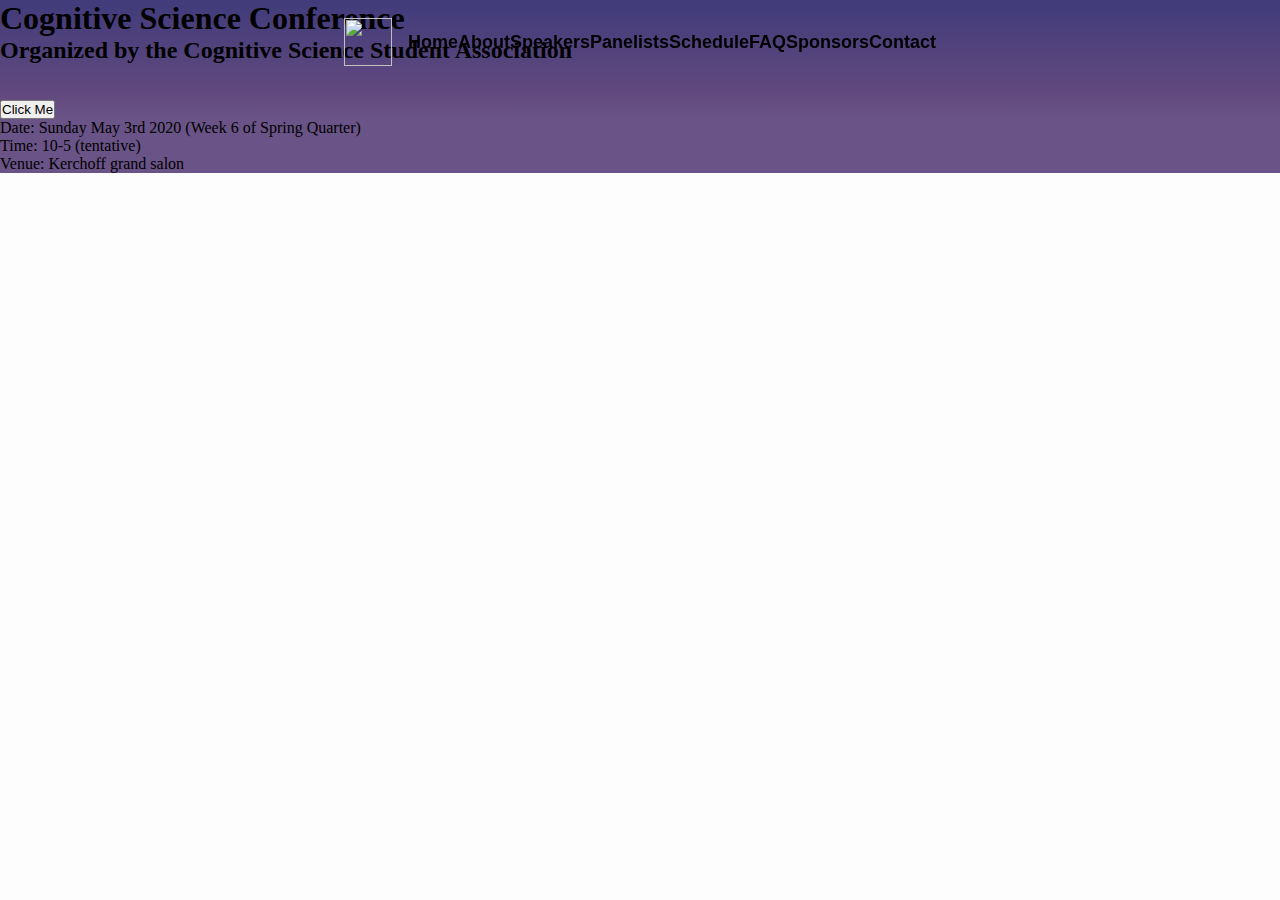
==== index.html @ 87048782 "added conference logo & cssa logo; did some messing around with planning and designing webpage layou" ====
<!DOCTYPE html>
<html>
    <head>
        <meta charset="UTF-8">
        <meta name="viewport" content="width=device-width, initial-scale=1">
        <script src = "script.js"></script>
        <title>The Human Face of AI</title>
        <link rel = "stylesheet" href = "styles.css">
    </head>

    <body>
        <div id = "mount">
            <div class = "app">
                <nav class = "top">
                    <div class = "nav-container">
                        <div class = "container">
                            <div class = "element">
                                <div class = "cssa-logo">
                                    <a class="active" aria-current="page" href="/">
                                    <img width="48" height="48" src="file:///Users/jasonhu/Desktop/cogsci-conference-2020/cssa-logo.png">
                                    </a>
                                </div>
                            </div>
                            <div class = "element">
                                <div class = "item" href="index.html">Home</div>
                                <div class = "item">About</div>
                                <div class = "item">Speakers</div>
                                <div class = "item">Panelists</div>
                                <div class = "item">Schedule</div>
                                <div class = "item">FAQ</div>
                                <div class = "item">Sponsors</div>
                                <div class = "item">Contact</div>
                            </div>
                        </div>
                    </div>
                </nav>
         
                






















                <main class>

                    <div class="fg-text-GeneralInfo">
                        <h1>Cognitive Science Conference </h1>
                        <h2>Organized by the Cognitive Science Student Association</h2>
                        <br/>
                        
                        <br/>
                        <button onclick="runCode()">Click Me</button>
                        <br/>
                        <p>Date: Sunday May 3rd 2020 (Week 6 of Spring Quarter)<br/>
                        Time: 10-5 (tentative)<br/>
                        Venue: Kerchoff grand salon</p>
                    </div>

                    <div class="bg-image"></div>
                </main>

                <footer class = "bottom">


                </footer>
            
            </div>

        </div>

        <script>
            /* will fill in script info in here later for google analytics?*/

        </script>
    </body>

</html>
---- styles.css ----
*, *:before, *:after
{
  box-sizing: border-box;
  margin: 0;
  padding: 0;
}

html, body
{
  margin: 0;
  padding: 0;
  background-color: #fdfdfd;
}

div
{
  display: block;
}

.app {
    background: linear-gradient(180deg, #423C7B 2.02%, #61497E 53.58%, #6A5386 68.31%);
}
nav, .nav {
    position: fixed;
    top: 0;
    left: 0;
    height: 84px;
    width: 100%;
    background-color: #222832;
    display: flex;
    justify-content: center;
    align-items: center;
    transition: 0.125s cubic-bezier(0.4, 0, 0.2, 1) transform,0.5s cubic-bezier(0.4, 0, 0.2, 1) background-color,0.5s cubic-bezier(0.4, 0, 0.2, 1) box-shadow;
    font-family: "Sofia Pro",sans-serif;
    font-size: 1.125rem;
    font-weight: 600;
    line-height: 0.75rem;
    padding: 0 0.7vh;
    z-index: 64;
}

nav.top,
.nav.top {
  background-color: rgba(255, 255, 255, 0);
  box-shadow: none;
}

nav > .nav-container,
.nav > .nav-container {
  display: flex;
  justify-content: center;
  align-items: center;
  width: 100%;
  height: 100%;
  overflow-y: hidden;
  overflow-x: auto;
}

nav.sidebar > .nav-container,
.nav.sidebar > .nav-container {
  overflow-x: hidden;
  overflow-y: auto;
}


nav > .nav-container > .container,
.nav > .nav-container > .container {
  height: 100%;
  display: flex;
  justify-content: space-between;
  align-items: center;
  white-space: nowrap;
}


nav.sidebar > .nav-container > .container,
.nav.sidebar > .nav-container > .container {
  flex-direction: column;
  height: unset;
  min-height: 100%;
  width: 100%;
}


nav > .nav-container > .container > .element,
.nav > .nav-container > .container > .element {
  display: flex;
  align-items: center;
  margin: 0 8px;
  max-width: 100%;
  height: 100%;
}


nav.sidebar > .nav-container > .container > .element,
.nav.sidebar > .nav-container > .container > .element {
  flex-direction: column;
  margin: 0;
  height: unset;
  width: 100%;
}


.hack_logos img {
    width: 3vmax;
  }
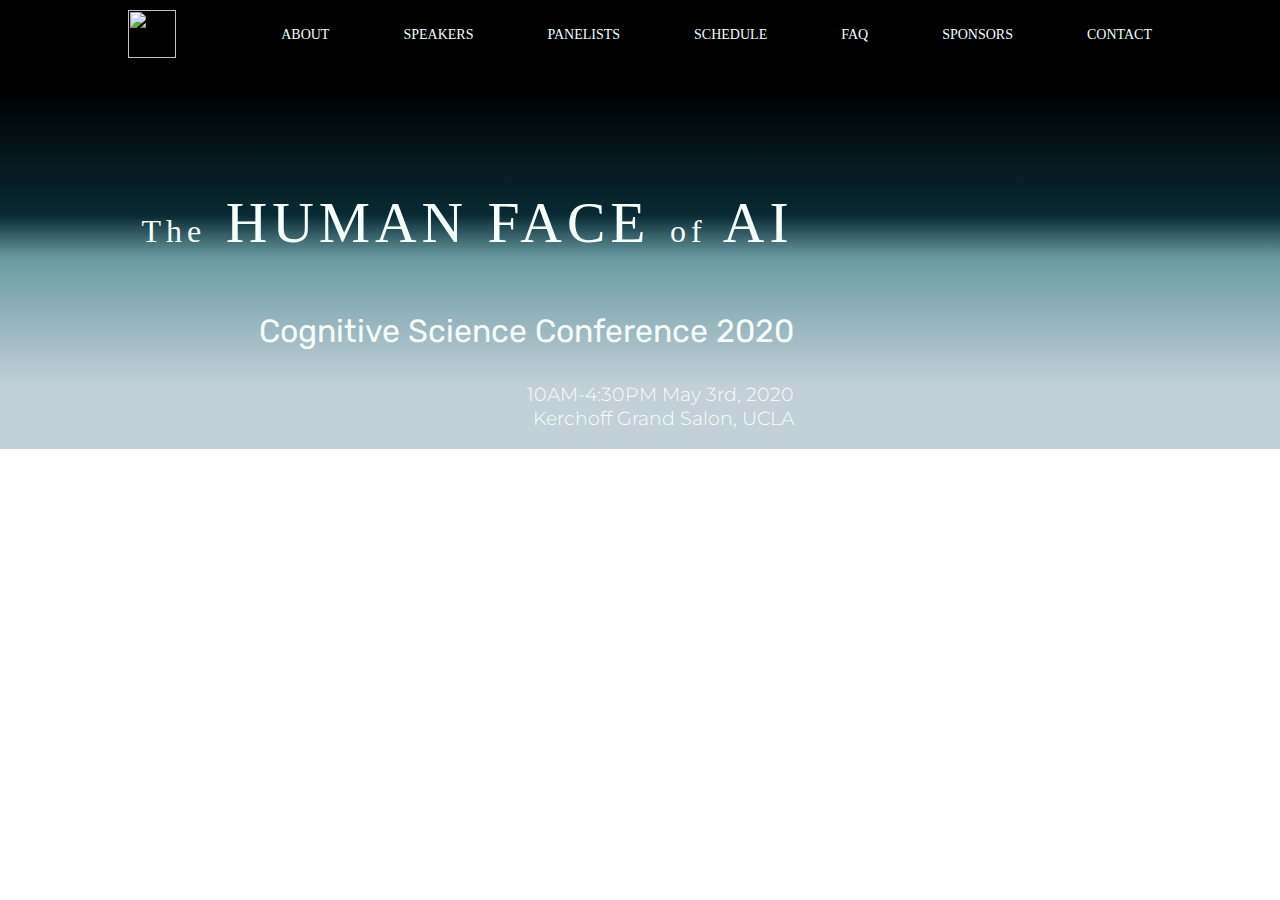
==== commit 361b1e3c: "fixed background formatting" ====
--- a/index.html
+++ b/index.html
@@ -6,89 +6,91 @@
         <script src = "script.js"></script>
         <title>The Human Face of AI</title>
         <link rel = "stylesheet" href = "styles.css">
+        <link href="https://fonts.googleapis.com/css?family=Rubik:300,400&display=swap" rel="stylesheet">
+        <link href="https://fonts.googleapis.com/css?family=Montserrat:300&display=swap" rel="stylesheet">
     </head>
 
-    <body>
-        <div id = "mount">
-            <div class = "app">
-                <nav class = "top">
-                    <div class = "nav-container">
-                        <div class = "container">
-                            <div class = "element">
-                                <div class = "cssa-logo">
-                                    <a class="active" aria-current="page" href="/">
-                                    <img width="48" height="48" src="file:///Users/jasonhu/Desktop/cogsci-conference-2020/cssa-logo.png">
-                                    </a>
-                                </div>
-                            </div>
-                            <div class = "element">
-                                <div class = "item" href="index.html">Home</div>
-                                <div class = "item">About</div>
-                                <div class = "item">Speakers</div>
-                                <div class = "item">Panelists</div>
-                                <div class = "item">Schedule</div>
-                                <div class = "item">FAQ</div>
-                                <div class = "item">Sponsors</div>
-                                <div class = "item">Contact</div>
-                            </div>
-                        </div>
+    <body> 
+        <header>
+            <div class = "container">
+                <img id = "header-logo" width="48" height="48" src="file:///Users/jasonhu/Desktop/cogsci-conference-2020/cssa-logo.png">
+
+                <nav>
+                    <ul>
+                        <li><a href = "#">About</a></li>
+                        <li><a href = "#">Speakers</a></li>
+                        <li><a href = "#">Panelists</a></li>
+                        <li><a href = "#">Schedule</a></li>
+                        <li><a href = "#">FAQ</a></li>
+                        <li><a href = "#">Sponsors</a></li>
+                        <li><a href = "#">Contact</a></li>
+                    </ul>
+                </nav>
+            </div>
+        </header>
+        
+        <main>
+            <div class = "container">
+                <section class = "logo">                    
+                    <!--img id = "front-pg-logo" src = file:///Users/jasonhu/Desktop/cogsci-conference-2020/Conference-Logo-No-Text.png></img-->
+                    
+                    <div class = "front-pg-text">
+                        <p id = "title"><span>The</span> HUMAN FACE <span>of</span> AI</p>
+                        
+                        <p id = "tag-1">Cognitive Science Conference 2020<br></p>
+                        
+                        <p id = "tag-2">
+                            10AM-4:30PM May 3rd, 2020 <br>
+                            Kerchoff Grand Salon, UCLA
+                        </p>
                     </div>
-                </nav>
-         
+                </section>
+
+                <section class = "about">
+
+
+                </section>
+                <section class = "speakers">
+
+
+                </section>
+                <section class = "panelists">
+
+
+                </section>
+                <section class = "schedule">
+
+
+                </section>
+                <section class = "faq">
+
+
+                </section>
+                <section class = "sponsors">
+
+
+                </section>
+                <section class = "contact">
+
+
+                </section>
                 
+            </div>
+        </main>
+
+        <footer class = "bottom">
+
+
+        </footer>
+        
+        </div>
 
 
 
 
-
-
-
-
-
-
-
-
-
-
-
-
-
-
-
-
-
-
-                <main class>
-
-                    <div class="fg-text-GeneralInfo">
-                        <h1>Cognitive Science Conference </h1>
-                        <h2>Organized by the Cognitive Science Student Association</h2>
-                        <br/>
-                        
-                        <br/>
-                        <button onclick="runCode()">Click Me</button>
-                        <br/>
-                        <p>Date: Sunday May 3rd 2020 (Week 6 of Spring Quarter)<br/>
-                        Time: 10-5 (tentative)<br/>
-                        Venue: Kerchoff grand salon</p>
-                    </div>
-
-                    <div class="bg-image"></div>
-                </main>
-
-                <footer class = "bottom">
-
-
-                </footer>
-            
-            </div>
-
-        </div>
-
+        
         <script>
             /* will fill in script info in here later for google analytics?*/
-
         </script>
     </body>
-
 </html>--- a/styles.css
+++ b/styles.css
@@ -1,123 +1,153 @@
-*, *:before, *:after
+/* <WHOLE WEBSITE CSS CODE> */
+
+/*This is for the whole body of the website*/
+body, html
 {
-  box-sizing: border-box;
   margin: 0;
-  padding: 0;
+  font-family: 'Futura', sans serif;
+  color: mintcream;
+  font-weight: 400;
+  background-image: url(file:///Users/jasonhu/Desktop/cogsci-conference-2020/background.png), linear-gradient(180deg,black 20%, #082a32 50%, #6A9BA3 60%, #c2d0d8 90%);
+  background-repeat: no-repeat;
+  background-attachment: scroll;
+  background-size: 100%;
+  
 }
 
-html, body
+
+
+/*add whitespace on sides*/
+.container
+{
+  width: 80%;
+  margin: 0 auto;
+}
+
+/* <HEADER SECTION CSS CODE> */
+
+/* overall header color*/
+header
+{
+  background: black;
+}
+
+/* makes sure that all the text & images inside the header is covered by the header color*/
+header::after
+{
+  content: '';
+  display: table;
+  clear:both;
+}
+
+/* header navbar logo settings */
+header #header-logo
+{
+  float: left;
+  padding: 10px 0;
+}
+
+/* header navbar text settings */
+header nav
+{
+  float:right;
+}
+
+/* header navbar text layout */
+header nav ul
 {
   margin: 0;
   padding: 0;
-  background-color: #fdfdfd;
+  list-style: none;
 }
 
-div
+/* header navbar text layout */
+header nav li
 {
-  display: block;
+  display: inline-block;
+  margin-left: 70px;
+  padding-top: 25px;
+  position: relative;
 }
 
-.app {
-    background: linear-gradient(180deg, #423C7B 2.02%, #61497E 53.58%, #6A5386 68.31%);
-}
-nav, .nav {
-    position: fixed;
-    top: 0;
-    left: 0;
-    height: 84px;
-    width: 100%;
-    background-color: #222832;
-    display: flex;
-    justify-content: center;
-    align-items: center;
-    transition: 0.125s cubic-bezier(0.4, 0, 0.2, 1) transform,0.5s cubic-bezier(0.4, 0, 0.2, 1) background-color,0.5s cubic-bezier(0.4, 0, 0.2, 1) box-shadow;
-    font-family: "Sofia Pro",sans-serif;
-    font-size: 1.125rem;
-    font-weight: 600;
-    line-height: 0.75rem;
-    padding: 0 0.7vh;
-    z-index: 64;
+/* header navbar text font formatting */
+header nav a
+{
+  color: #F0FFFF;
+  text-decoration: none;
+  text-transform: uppercase;
+  font-size: 14px;
 }
 
-nav.top,
-.nav.top {
-  background-color: rgba(255, 255, 255, 0);
-  box-shadow: none;
+/* header navbar text color hover mechanic */
+header nav a:hover
+{
+  color: white;
 }
 
-nav > .nav-container,
-.nav > .nav-container {
-  display: flex;
-  justify-content: center;
-  align-items: center;
+/* header navbar interactive line settings */
+header nav a::before
+{
+  content: '';
+  display: block;
+  height: 5px;
   width: 100%;
-  height: 100%;
-  overflow-y: hidden;
-  overflow-x: auto;
+  background-color: white;
+
+  position: absolute;
+  top: 0;
+  width: 0%;
+
+  transition: all ease-in-out 250ms;
 }
 
-nav.sidebar > .nav-container,
-.nav.sidebar > .nav-container {
-  overflow-x: hidden;
-  overflow-y: auto;
+/* header navbar interative line hover mechanic */
+header nav a:hover::before
+{
+  width: 100%;
+}
+
+/* <MAIN SECTION CSS CODE> */
+
+/* [Section 1] */
+
+main .logo
+{
+  position:relative;
+  text-align: right;
+  margin-right: 35%;
+  padding-top: 5vw;
+}
+
+/* main #front-pg-logo
+{
+  height: 450px;
+  float:right;
+}*/
+
+main .front-pg-text #title
+{
+  font-family:'Krungthep';
+  font-size: 4.5vw;
+  letter-spacing: 5px;
 }
 
 
-nav > .nav-container > .container,
-.nav > .nav-container > .container {
-  height: 100%;
-  display: flex;
-  justify-content: space-between;
-  align-items: center;
-  white-space: nowrap;
+main .front-pg-text span
+{
+  font-family: 'Futura';
+  font-size: 2.5vw;
 }
 
-
-nav.sidebar > .nav-container > .container,
-.nav.sidebar > .nav-container > .container {
-  flex-direction: column;
-  height: unset;
-  min-height: 100%;
-  width: 100%;
+main .front-pg-text #tag-1
+{
+  font-family: 'Rubik', sans-serif;
+  font-weight:400;
+  font-size: 2.5vw;
 }
 
-
-nav > .nav-container > .container > .element,
-.nav > .nav-container > .container > .element {
-  display: flex;
-  align-items: center;
-  margin: 0 8px;
-  max-width: 100%;
-  height: 100%;
-}
-
-
-nav.sidebar > .nav-container > .container > .element,
-.nav.sidebar > .nav-container > .container > .element {
-  flex-direction: column;
-  margin: 0;
-  height: unset;
-  width: 100%;
-}
-
-
-.hack_logos img {
-    width: 3vmax;
-  }
-
-
-
-
-
-
-
-
-
-
-
-
-
-
-
-
-
+main .front-pg-text #tag-2
+{
+  font-family:'Montserrat', sans-serif;
+  font-weight:300;
+  font-size: 1.5vw;
+}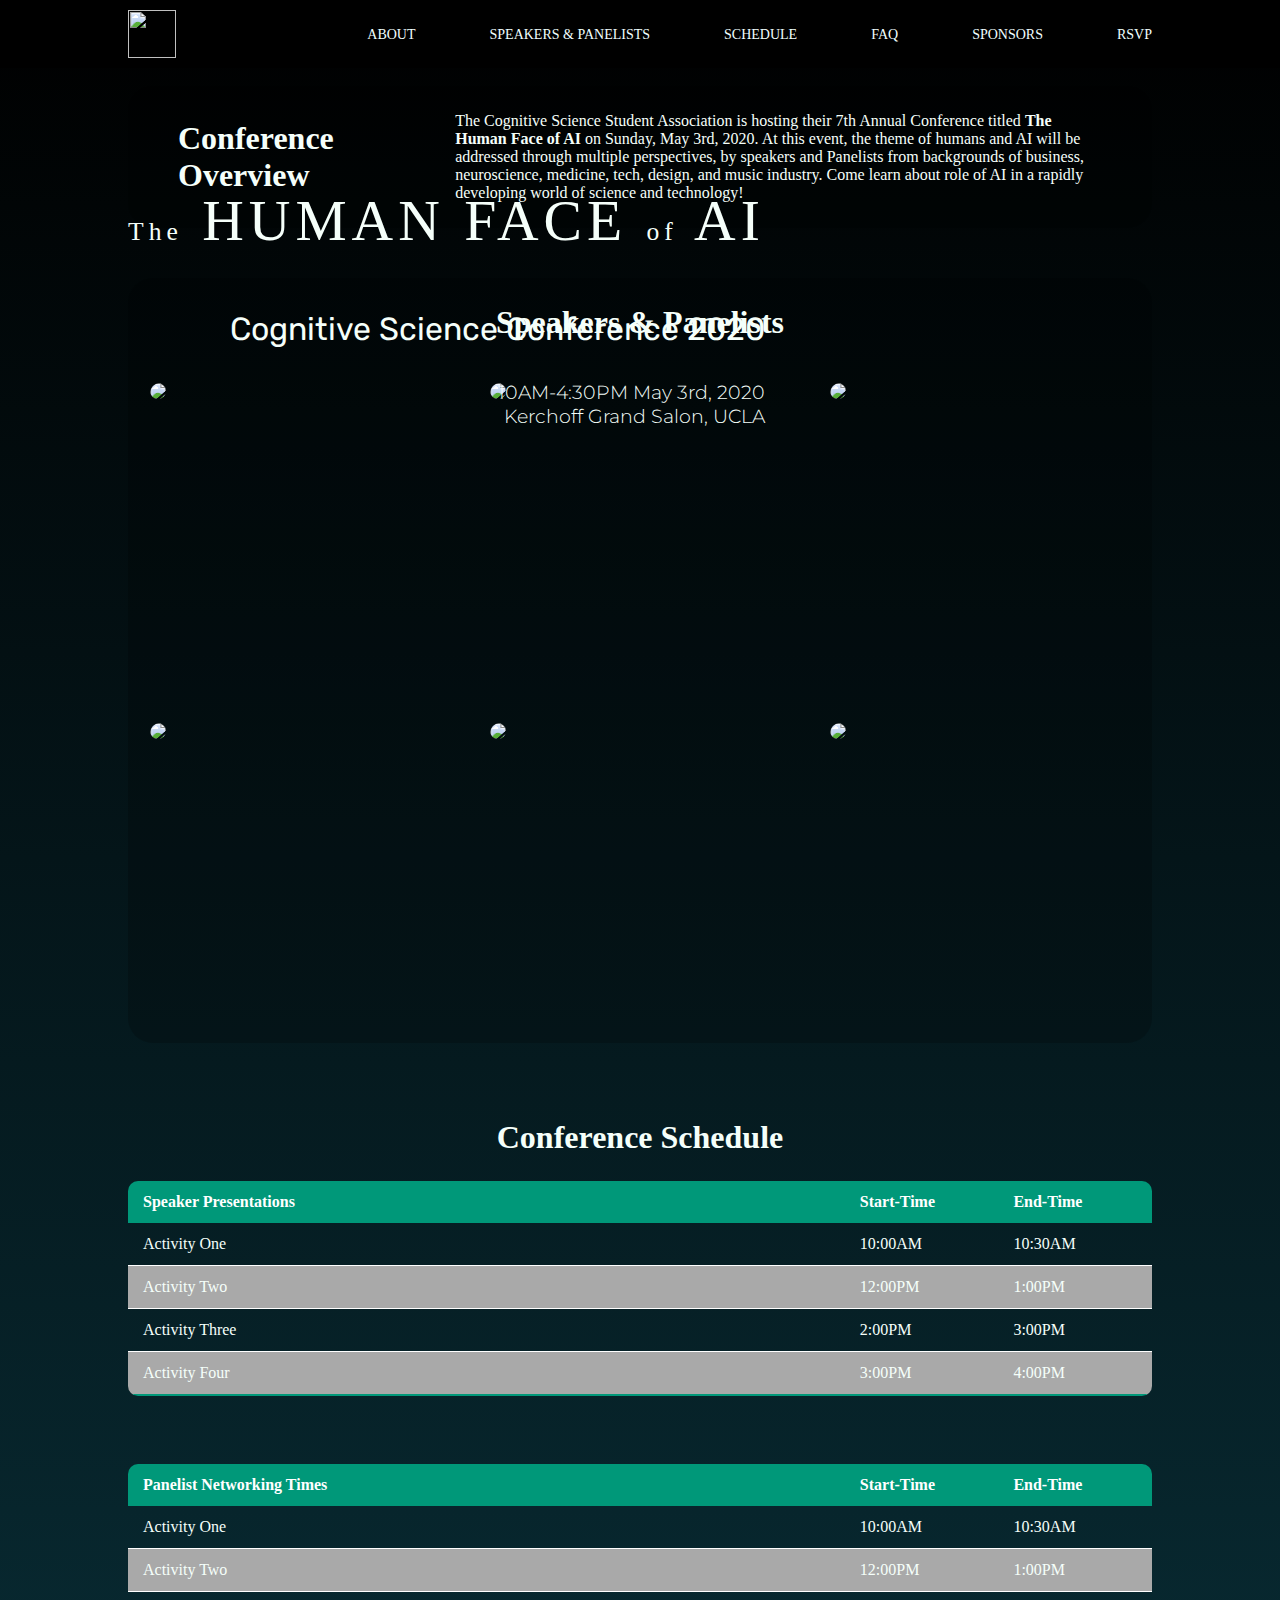
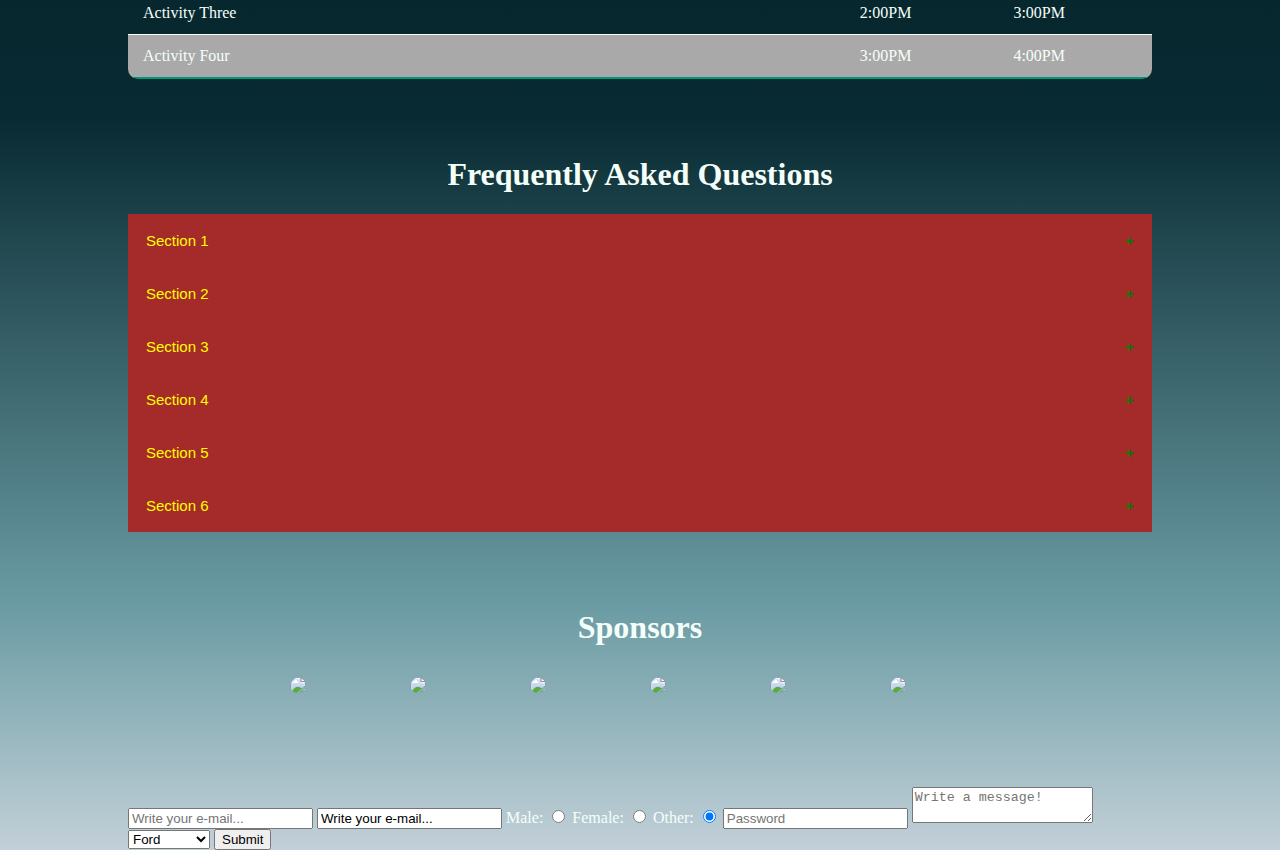
==== commit 4587317b: "tested with form stuff on html; added sponsor section" ====
--- a/index.html
+++ b/index.html
@@ -8,6 +8,7 @@
         <link rel = "stylesheet" href = "styles.css">
         <link href="https://fonts.googleapis.com/css?family=Rubik:300,400&display=swap" rel="stylesheet">
         <link href="https://fonts.googleapis.com/css?family=Montserrat:300&display=swap" rel="stylesheet">
+        <script src="file:///Users/jasonhu/Desktop/cogsci-conference-2020/script.js"></script>
     </head>
 
     <body> 
@@ -17,23 +18,21 @@
 
                 <nav>
                     <ul>
-                        <li><a href = "#">About</a></li>
-                        <li><a href = "#">Speakers</a></li>
-                        <li><a href = "#">Panelists</a></li>
-                        <li><a href = "#">Schedule</a></li>
-                        <li><a href = "#">FAQ</a></li>
-                        <li><a href = "#">Sponsors</a></li>
-                        <li><a href = "#">Contact</a></li>
+                        <li><a href = "#about">About</a></li>
+                        <li><a href = "#speakers">Speakers & Panelists</a></li>
+                        <li><a href = "#schedule">Schedule</a></li>
+                        <li><a href = "#faq">FAQ</a></li>
+                        <li><a href = "#sponsors">Sponsors</a></li>
+                        <li><a href = "#RSVP">RSVP</a></li>
                     </ul>
                 </nav>
             </div>
         </header>
         
         <main>
+            <img id = "front-pg-logo" src = file:///Users/jasonhu/Desktop/cogsci-conference-2020/background.png></img>
             <div class = "container">
                 <section class = "logo">                    
-                    <!--img id = "front-pg-logo" src = file:///Users/jasonhu/Desktop/cogsci-conference-2020/Conference-Logo-No-Text.png></img-->
-                    
                     <div class = "front-pg-text">
                         <p id = "title"><span>The</span> HUMAN FACE <span>of</span> AI</p>
                         
@@ -45,33 +44,280 @@
                         </p>
                     </div>
                 </section>
-
-                <section class = "about">
-
-
-                </section>
-                <section class = "speakers">
-
-
-                </section>
-                <section class = "panelists">
-
-
-                </section>
-                <section class = "schedule">
-
-
-                </section>
-                <section class = "faq">
-
-
-                </section>
-                <section class = "sponsors">
-
-
-                </section>
-                <section class = "contact">
-
+                <section class = "about" id = "about">
+                    <h1 class = "alignleft">Conference Overview</h1>
+                    <p class = "alignright">
+                        The Cognitive Science Student Association is hosting their 7th Annual Conference titled
+                        <b>The Human Face of AI</b> on Sunday, May 3rd, 2020. At this event, the theme of humans
+                        and AI will be addressed through multiple perspectives, by speakers and Panelists from
+                        backgrounds of business, neuroscience, medicine, tech, design, and music industry.
+                        Come learn about role of AI in a rapidly developing world of science and technology!
+                    </p>
+                </section>
+
+                <section class = "speakers" id = "speakers">
+                    <h1>Speakers & Panelists</h1>
+
+                    <div class = "wrapper">
+                        <div class = "box">
+                            <div class = "portrait-box">
+                                <img src = file:///Users/jasonhu/Desktop/cogsci-conference-2020/bio-portrait-placeholder.jpg></img>
+                            </div>
+                            <div class = "description">
+                                <div class = "content">
+                                    <h2>Person 1</h2>
+                                    <p>Lorem ipsum dolor sit amet, consectetur adipiscing elit, sed do eiusmod
+                                    tempor incididunt ut labore et dolore magna aliqua. </p>
+                                </div>
+                            </div>
+                        </div>
+                        <div class = "box">
+                            <div class = "portrait-box">
+                                <img src = file:///Users/jasonhu/Desktop/cogsci-conference-2020/bio-portrait-placeholder.jpg></img>
+                            </div>
+                            <div class = "description">
+                                <div class = "content">
+                                    <h2>Person 2</h2>
+                                    <p>Lorem ipsum dolor sit amet, consectetur adipiscing elit, sed do eiusmod
+                                    tempor incididunt ut labore et dolore magna aliqua. </p>
+                                </div>
+                            </div>
+                        </div>
+                        <div class = "box">
+                            <div class = "portrait-box">
+                                <img src = file:///Users/jasonhu/Desktop/cogsci-conference-2020/bio-portrait-placeholder.jpg></img>
+                            </div>
+                            <div class = "description">
+                                <div class = "content">
+                                    <h2>Person 3</h2>
+                                    <p>Lorem ipsum dolor sit amet, consectetur adipiscing elit, sed do eiusmod
+                                    tempor incididunt ut labore et dolore magna aliqua. </p>
+                                </div>
+                            </div>
+                        </div><div class = "box">
+                            <div class = "portrait-box">
+                                <img src = file:///Users/jasonhu/Desktop/cogsci-conference-2020/bio-portrait-placeholder.jpg></img>
+                            </div>
+                            <div class = "description">
+                                <div class = "content">
+                                    <h2>Person 4</h2>
+                                    <p>Lorem ipsum dolor sit amet, consectetur adipiscing elit, sed do eiusmod
+                                    tempor incididunt ut labore et dolore magna aliqua. </p>
+                                </div>
+                            </div>
+                        </div><div class = "box">
+                            <div class = "portrait-box">
+                                <img src = file:///Users/jasonhu/Desktop/cogsci-conference-2020/bio-portrait-placeholder.jpg></img>
+                            </div>
+                            <div class = "description">
+                                <div class = "content">
+                                    <h2>Person 5</h2>
+                                    <p>Lorem ipsum dolor sit amet, consectetur adipiscing elit, sed do eiusmod
+                                    tempor incididunt ut labore et dolore magna aliqua. </p>
+                                </div>
+                            </div>
+                        </div><div class = "box">
+                            <div class = "portrait-box">
+                                <img src = file:///Users/jasonhu/Desktop/cogsci-conference-2020/bio-portrait-placeholder.jpg></img>
+                            </div>
+                            <div class = "description">
+                                <div class = "content">
+                                    <h2>Person 6</h2>
+                                    <p>Lorem ipsum dolor sit amet, consectetur adipiscing elit, sed do eiusmod
+                                    tempor incididunt ut labore et dolore magna aliqua. </p>
+                                </div>
+                            </div>
+                        </div>
+                        
+                    </div>
+                    
+                    
+                    
+                </section>
+                
+                <section class = "schedule" id = "schedule">
+                    <h1>Conference Schedule</h1>
+
+                        
+
+                    <table class = "speaker-panelist-schedule">
+                        <col style="width:70%">
+                        <col style="width:15%">
+                        <col style="width:15%">
+                        <thead>
+                            <tr>
+                                <th>Speaker Presentations</th>
+                                <th>Start-Time</th>
+                                <th>End-Time</th>
+                            </tr>
+                        </thead>
+                        
+                        <tbody>
+                            <tr>
+                                <td>Activity One</td>
+                                <td>10:00AM</td>
+                                <td>10:30AM</td>
+                            </tr>
+                            <tr>
+                                <td>Activity Two</td>
+                                <td>12:00PM</td>
+                                <td>1:00PM</td>
+                            </tr>
+                            <tr>
+                                <td>Activity Three</td>
+                                <td>2:00PM</td>
+                                <td>3:00PM</td>
+                            </tr>
+                            <tr>
+                                <td>Activity Four</td>
+                                <td>3:00PM</td>
+                                <td>4:00PM</td>
+                            </tr>
+
+                        </tbody>
+                        
+                    </table>
+                    <br>
+                    <table class = "speaker-panelist-schedule">
+                        <col style="width:70%">
+                        <col style="width:15%">
+                        <col style="width:15%">
+                        <thead>
+                            <tr>
+                                <th>Panelist Networking Times</th>
+                                <th>Start-Time</th>
+                                <th>End-Time</th>
+                            </tr>
+                        </thead>
+                        <tbody>
+                            <tr>
+                                <td>Activity One</td>
+                                <td>10:00AM</td>
+                                <td>10:30AM</td>
+                            </tr>
+                            <tr>
+                                <td>Activity Two</td>
+                                <td>12:00PM</td>
+                                <td>1:00PM</td>
+                            </tr>
+                            <tr>
+                                <td>Activity Three</td>
+                                <td>2:00PM</td>
+                                <td>3:00PM</td>
+                            </tr>
+                            <tr>
+                                <td>Activity Four</td>
+                                <td>3:00PM</td>
+                                <td>4:00PM</td>
+                            </tr>
+                        </tbody>
+                    </table>
+                </section>
+                
+                <section class = "faq" id = "faq">
+                    <h1>Frequently Asked Questions</h1>
+                    <button class="accordion">Section 1</button>
+                    <div class="panel">
+                    <p>Lorem ipsum dolor sit amet, consectetur adipisicing elit, sed do eiusmod tempor
+                    incididunt ut labore et dolore magna aliqua. Ut enim ad minim veniam, quis nostrud
+                    exercitation ullamco laboris nisi ut aliquip ex ea commodo consequat.</p>
+                    </div>
+
+                    <button class="accordion">Section 2</button>
+                    <div class="panel">
+                    <p>Lorem ipsum dolor sit amet, consectetur adipisicing elit, sed do eiusmod tempor
+                    incididunt ut labore et dolore magna aliqua. Ut enim ad minim veniam, quis nostrud
+                    exercitation ullamco laboris nisi ut aliquip ex ea commodo consequat.</p>
+                    </div>
+
+                    <button class="accordion">Section 3</button>
+                    <div class="panel">
+                    <p>Lorem ipsum dolor sit amet, consectetur adipisicing elit, sed do eiusmod tempor
+                    incididunt ut labore et dolore magna aliqua. Ut enim ad minim veniam, quis nostrud
+                    exercitation ullamco laboris nisi ut aliquip ex ea commodo consequat.</p>
+                    </div>
+                    
+                    <button class="accordion">Section 4</button>
+                    <div class="panel">
+                    <p>Lorem ipsum dolor sit amet, consectetur adipisicing elit, sed do eiusmod tempor
+                    incididunt ut labore et dolore magna aliqua. Ut enim ad minim veniam, quis nostrud
+                    exercitation ullamco laboris nisi ut aliquip ex ea commodo consequat.</p>
+                    </div>
+
+                    <button class="accordion">Section 5</button>
+                    <div class="panel">
+                    <p>Lorem ipsum dolor sit amet, consectetur adipisicing elit, sed do eiusmod tempor
+                    incididunt ut labore et dolore magna aliqua. Ut enim ad minim veniam, quis nostrud
+                    exercitation ullamco laboris nisi ut aliquip ex ea commodo consequat.</p>
+                    </div>
+
+                    <button class="accordion">Section 6</button>
+                    <div class="panel">
+                    <p>Lorem ipsum dolor sit amet, consectetur adipisicing elit, sed do eiusmod tempor
+                    incididunt ut labore et dolore magna aliqua. Ut enim ad minim veniam, quis nostrud
+                    exercitation ullamco laboris nisi ut aliquip ex ea commodo consequat.</p>
+                    </div>
+                    <script src='script.js'></script>
+
+                </section>
+
+                <section class = "sponsors" id = "sponsors">
+                    <h1>Sponsors</h1>
+                    <div class = "wrapper">
+                        <div class = "box">
+                            <div class = "sponsor-logo">
+                                <img src = file:///Users/jasonhu/Desktop/cogsci-conference-2020/bio-portrait-placeholder.jpg></img>
+                            </div>
+                        </div>
+                        <div class = "box">
+                            <div class = "sponsor-logo">
+                                <img src = file:///Users/jasonhu/Desktop/cogsci-conference-2020/bio-portrait-placeholder.jpg></img>
+                            </div>
+                            
+                        </div>
+                        <div class = "box">
+                            <div class = "sponsor-logo">
+                                <img src = file:///Users/jasonhu/Desktop/cogsci-conference-2020/bio-portrait-placeholder.jpg></img>
+                            </div>
+                            
+                        </div><div class = "box">
+                            <div class = "sponsor-logo">
+                                <img src = file:///Users/jasonhu/Desktop/cogsci-conference-2020/bio-portrait-placeholder.jpg></img>
+                            </div>
+                            
+                        </div><div class = "box">
+                            <div class = "sponsor-logo">
+                                <img src = file:///Users/jasonhu/Desktop/cogsci-conference-2020/bio-portrait-placeholder.jpg></img>
+                            </div>
+                        </div><div class = "box">
+                            <div class = "sponsor-logo">
+                                <img src = file:///Users/jasonhu/Desktop/cogsci-conference-2020/bio-portrait-placeholder.jpg></img>
+                            </div>
+                        </div>
+                        
+                    </div>
+
+                </section>
+
+                <section class = "RSVP">
+                    <form action = "contactform.php" method = "GET">
+                        <input type = "text" name = "email" placeholder="Write your e-mail...">
+                        <input type = "text" name = "email" value = "Write your e-mail...">
+                        Male: <input type = "radio" name = "gender" value = "Male">
+                        Female: <input type = "radio" name = "gender" value = "Female">
+                        Other: <input type = "radio" name = "gender" value = "Other" checked>
+                        <input type="password" name="pwd" placeholder = "Password">
+                        <textarea name = "message" placeholder="Write a message!"></textarea>
+                        <select name = "car">
+                            <option value = "car1">Ford</option>
+                            <option value = "car2">Merceded</option>
+                            <option value = "car2">Opel</option>
+                        </select>
+                        <button type="submit" name = "submit">Submit</button>
+
+
+                    </form>
+                    
 
                 </section>
                 
--- a/styles.css
+++ b/styles.css
@@ -7,14 +7,14 @@
   font-family: 'Futura', sans serif;
   color: mintcream;
   font-weight: 400;
-  background-image: url(file:///Users/jasonhu/Desktop/cogsci-conference-2020/background.png), linear-gradient(180deg,black 20%, #082a32 50%, #6A9BA3 60%, #c2d0d8 90%);
+  background-image: linear-gradient(180deg,black 0%, #082a32 70%, #6A9BA3 90%, #c2d0d8 100%);
   background-repeat: no-repeat;
   background-attachment: scroll;
   background-size: 100%;
-  
-}
-
-
+  scroll-behavior: smooth;
+  scroll-padding-top: 80px;
+  
+}
 
 /*add whitespace on sides*/
 .container
@@ -29,6 +29,10 @@
 header
 {
   background: black;
+  position: fixed;
+  top: 0;
+  z-index: 9999999999;
+  width: 100%;
 }
 
 /* makes sure that all the text & images inside the header is covered by the header color*/
@@ -108,21 +112,26 @@
 
 /* <MAIN SECTION CSS CODE> */
 
-/* [Section 1] */
+/* [Section 1 - logo] */
 
 main .logo
 {
-  position:relative;
+  
   text-align: right;
   margin-right: 35%;
-  padding-top: 5vw;
-}
-
-/* main #front-pg-logo
-{
-  height: 450px;
-  float:right;
-}*/
+  position: absolute;
+  z-index: 999;
+  top: 130px;
+}
+
+main #front-pg-logo
+{
+  position:relative;
+  display: inline-block;
+  width:100%;
+  line-height: 0;
+  display: block;
+}
 
 main .front-pg-text #title
 {
@@ -135,7 +144,7 @@
 main .front-pg-text span
 {
   font-family: 'Futura';
-  font-size: 2.5vw;
+  font-size: 2vw;
 }
 
 main .front-pg-text #tag-1
@@ -150,4 +159,292 @@
   font-family:'Montserrat', sans-serif;
   font-weight:300;
   font-size: 1.5vw;
-}+}
+
+/* [Section 2 - about] */
+
+.about
+{
+  background:rgba(0, 0, 0, 0.2);
+  margin: 70px auto 0;
+  display: flex;
+  padding: 10px 50px 10px 50px;
+  border-radius: 25px;
+
+  
+  
+  /*
+  margin: 0 -9999rem;
+  /* add back negative margin value
+  padding: 0.25rem 9999rem;
+  background: rgba(0, 0, 0, 0.5);*/
+}
+
+.about .alignleft
+{
+  position: relative;
+  float: left;
+  width:30%;
+  display:flex;
+  flex-direction: column;
+  justify-content: center;
+}
+.about .alignright
+{
+  float: left;
+  text-align:left;
+  width:70%;
+  overflow: auto;
+}
+
+/* [Section 3 - speakers * panelists] */
+.speakers
+{
+  background:rgba(0, 0, 0, 0.2);
+  border-radius: 25px;
+  margin-top: 50px;
+  padding-top: 5px;
+}
+
+.speakers h1
+{
+  text-align: center;
+}
+
+.speakers .wrapper
+{
+  width: 100%;
+  margin: auto;
+  display: flex;
+  flex-direction: row;
+  flex-wrap: wrap;
+  justify-content:center;
+  align-items:center;
+}
+
+.speakers .wrapper .box
+{
+  position: relative;
+  
+  width: 300px;
+  height: 300px;
+  margin: 20px;
+  vertical-align: middle;
+  box-sizing: border-box;
+  display: inline-block;
+  border-radius: 25px;
+  
+
+}
+
+.speakers .wrapper .box .portrait-box
+{
+  position: relative;
+  overflow: hidden;
+  border-radius: 25px;
+}
+
+
+.speakers .wrapper .box .portrait-box img
+{
+  max-width:100%;
+  transition: 0.5s;
+  border-radius: 25px;
+}
+
+.speakers .wrapper .box:hover .portrait-box img
+{
+  filter: grayscale(100%) brightness(50%);
+  border-radius: 25px;
+}
+
+.speakers .wrapper .box .description
+{
+  position: absolute;
+  top: 10px;
+  left: 10px;
+  bottom: 10px;
+  right: 10px;
+  background:rgba(0, 0, 0, 0.6);
+  transform: scaleY(0);
+  transition: transform 0.5s;
+  border-radius: 25px;
+}
+.speakers .wrapper .box:hover .description
+{
+  transform:scaleY(1);
+}
+
+.speakers .wrapper .box .description .content
+{
+  position: absolute;
+  top: 50%;
+  transform: translateY(-50%);
+  text-align:center;
+  padding: 15px;
+  color: mintcream;
+}
+
+/* [Section 4 - event schedule] */
+
+.schedule
+{
+  margin-top: 50px;
+  padding-top: 5px;
+}
+
+.schedule h1
+{
+  text-align: center;
+}
+
+.speaker-panelist-schedule
+{
+  border-collapse: collapse;
+  margin: 25px 0;
+  min-width: 600px;
+  border-radius: 10px;
+  overflow: hidden;
+  width: 100%
+}
+
+.speaker-panelist-schedule thead tr
+{
+  background-color: #009879;
+  color: white;
+  text-align: left;
+  font-weight: bold;
+}
+
+.speaker-panelist-schedule th, .speaker-panelist-schedule td
+{
+  padding: 12px 15px;
+}
+
+.speaker-panelist-schedule tbody tr
+{
+  border-bottom: 1px solid white;
+  transition: color 0.3s ease-in-out, font-weight 0.3s ease-in-out;
+}
+
+.speaker-panelist-schedule tbody tr:nth-of-type(even)
+{
+  background-color: darkgray;
+}
+.speaker-panelist-schedule tbody tr:last-of-type
+{
+  border-bottom: 2px solid #009879;
+}
+
+.speaker-panelist-schedule tbody tr:hover{
+  font-weight: bold;
+  color: #009879
+
+}
+
+
+
+/* [Section 5 - faq] */
+
+.faq
+{
+  margin-top: 50px;
+  padding-top: 5px;
+}
+
+.faq h1
+{
+  text-align: center;
+}
+
+.accordion {
+  background-color: brown;
+  color: yellow;
+  cursor: pointer;
+  padding: 18px;
+  width: 100%;
+  border: none;
+  text-align: left;
+  outline: none;
+  font-size: 15px;
+  transition: 0.4s;
+}
+
+.active, .accordion:hover {
+  background-color: pink;
+}
+
+.accordion:after {
+  content: '\002B';
+  color: green;
+  font-weight: bold;
+  float: right;
+  margin-left: 5px;
+}
+
+.active:after {
+  content: "\2212";
+}
+
+.panel {
+  padding: 0 18px;
+  background-color: purple;
+  max-height: 0;
+  overflow: hidden;
+  transition: max-height 0.2s ease-out;
+}
+
+
+/* [Section 6 - sponsors] */
+
+.sponsors
+{
+  border-radius: 25px;
+  margin-top: 50px;
+  padding-top: 5px;
+}
+
+.sponsors h1
+{
+  text-align: center;
+}
+
+.sponsors .wrapper
+{
+  width: 100%;
+  margin: auto;
+  display: flex;
+  flex-direction: row;
+  flex-wrap: wrap;
+  justify-content:center;
+  align-items:center;
+}
+
+.sponsors .wrapper .box
+{
+  position: relative;
+  
+  width: 100px;
+  height: 100px;
+  margin: 10px;
+  vertical-align: middle;
+  box-sizing: border-box;
+  display: inline-block;
+  border-radius: 25px;
+  
+
+}
+
+.sponsors .wrapper .box .sponsor-logo
+{
+  position: relative;
+  overflow: hidden;
+  border-radius: 25px;
+}
+
+
+.sponsors .wrapper .box .sponsor-logo img
+{
+  max-width:100%;
+  border-radius: 25px;
+}
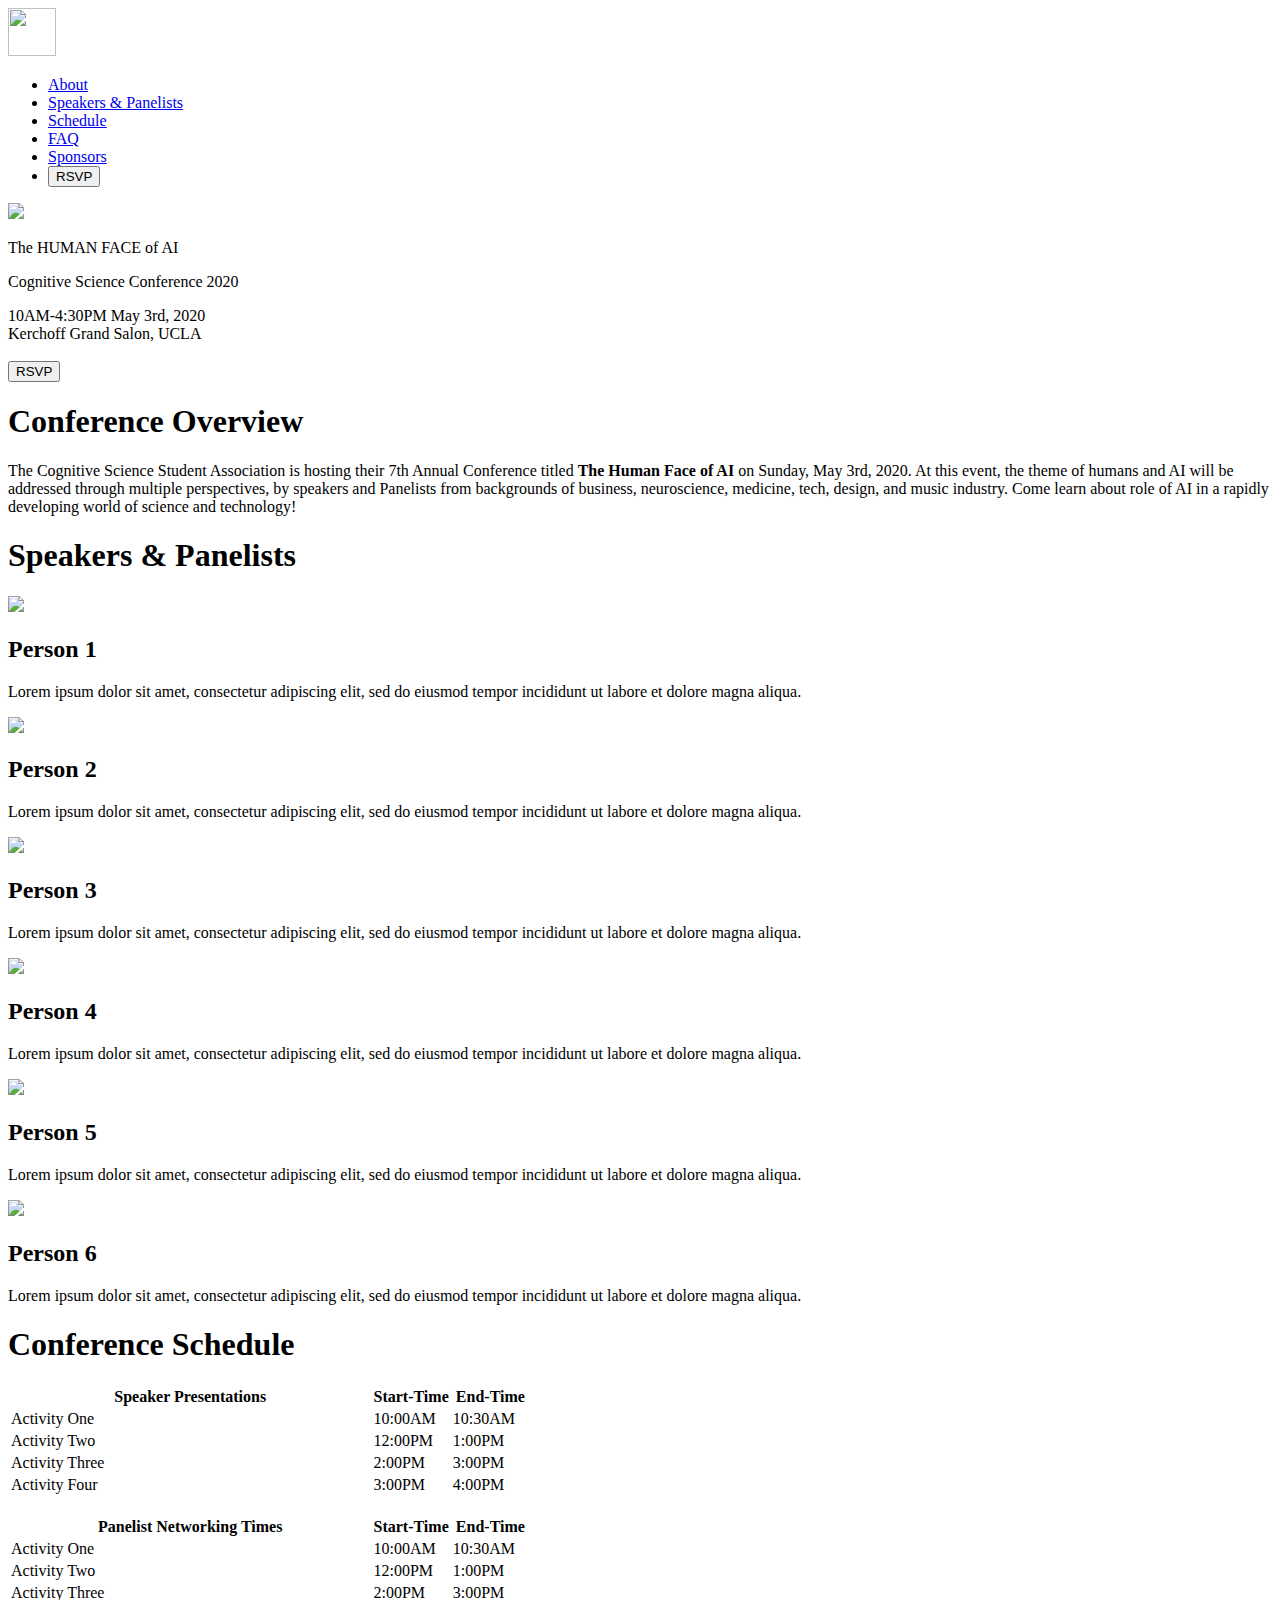
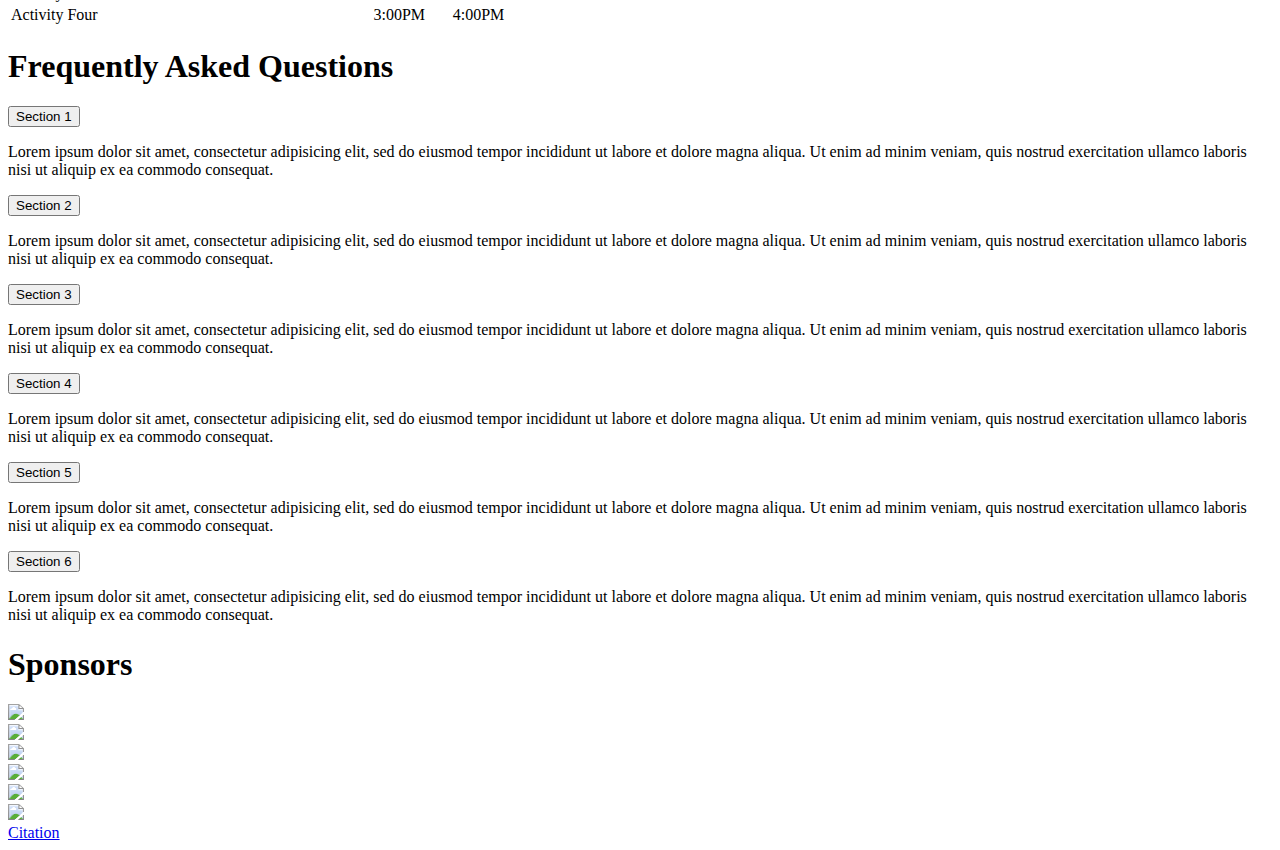
==== commit 068f61ee: "added attribution for bg-image citation" ====
--- a/index.html
+++ b/index.html
@@ -3,12 +3,11 @@
     <head>
         <meta charset="UTF-8">
         <meta name="viewport" content="width=device-width, initial-scale=1">
-        <script src = "script.js"></script>
         <title>The Human Face of AI</title>
-        <link rel = "stylesheet" href = "styles.css">
+        <link rel = "stylesheet" href = "indexstyles.css">
         <link href="https://fonts.googleapis.com/css?family=Rubik:300,400&display=swap" rel="stylesheet">
         <link href="https://fonts.googleapis.com/css?family=Montserrat:300&display=swap" rel="stylesheet">
-        <script src="file:///Users/jasonhu/Desktop/cogsci-conference-2020/script.js"></script>
+
     </head>
 
     <body> 
@@ -23,7 +22,7 @@
                         <li><a href = "#schedule">Schedule</a></li>
                         <li><a href = "#faq">FAQ</a></li>
                         <li><a href = "#sponsors">Sponsors</a></li>
-                        <li><a href = "#RSVP">RSVP</a></li>
+                        <li><a href = "file:///Users/jasonhu/Desktop/cogsci-conference-2020/rsvp.html"><button id = nav-button>RSVP</button></a></li>
                     </ul>
                 </nav>
             </div>
@@ -40,7 +39,9 @@
                         
                         <p id = "tag-2">
                             10AM-4:30PM May 3rd, 2020 <br>
-                            Kerchoff Grand Salon, UCLA
+                            Kerchoff Grand Salon, UCLA <br>
+                            <br>
+                            <a href = "file:///Users/jasonhu/Desktop/cogsci-conference-2020/rsvp.html"><button id = long-button>RSVP</button></a>
                         </p>
                     </div>
                 </section>
@@ -257,7 +258,7 @@
                     incididunt ut labore et dolore magna aliqua. Ut enim ad minim veniam, quis nostrud
                     exercitation ullamco laboris nisi ut aliquip ex ea commodo consequat.</p>
                     </div>
-                    <script src='script.js'></script>
+                    <script src="file:///Users/jasonhu/Desktop/cogsci-conference-2020/indexscript.js"></script>
 
                 </section>
 
@@ -298,34 +299,14 @@
                     </div>
 
                 </section>
-
-                <section class = "RSVP">
-                    <form action = "contactform.php" method = "GET">
-                        <input type = "text" name = "email" placeholder="Write your e-mail...">
-                        <input type = "text" name = "email" value = "Write your e-mail...">
-                        Male: <input type = "radio" name = "gender" value = "Male">
-                        Female: <input type = "radio" name = "gender" value = "Female">
-                        Other: <input type = "radio" name = "gender" value = "Other" checked>
-                        <input type="password" name="pwd" placeholder = "Password">
-                        <textarea name = "message" placeholder="Write a message!"></textarea>
-                        <select name = "car">
-                            <option value = "car1">Ford</option>
-                            <option value = "car2">Merceded</option>
-                            <option value = "car2">Opel</option>
-                        </select>
-                        <button type="submit" name = "submit">Submit</button>
-
-
-                    </form>
-                    
-
-                </section>
-                
             </div>
         </main>
 
-        <footer class = "bottom">
-
+        <footer>
+            <div class = "container">
+
+                <a href="https://all-free-download.com/free-vector/download/city-landscape_312753.html">Citation</a>
+            </div>
 
         </footer>
         
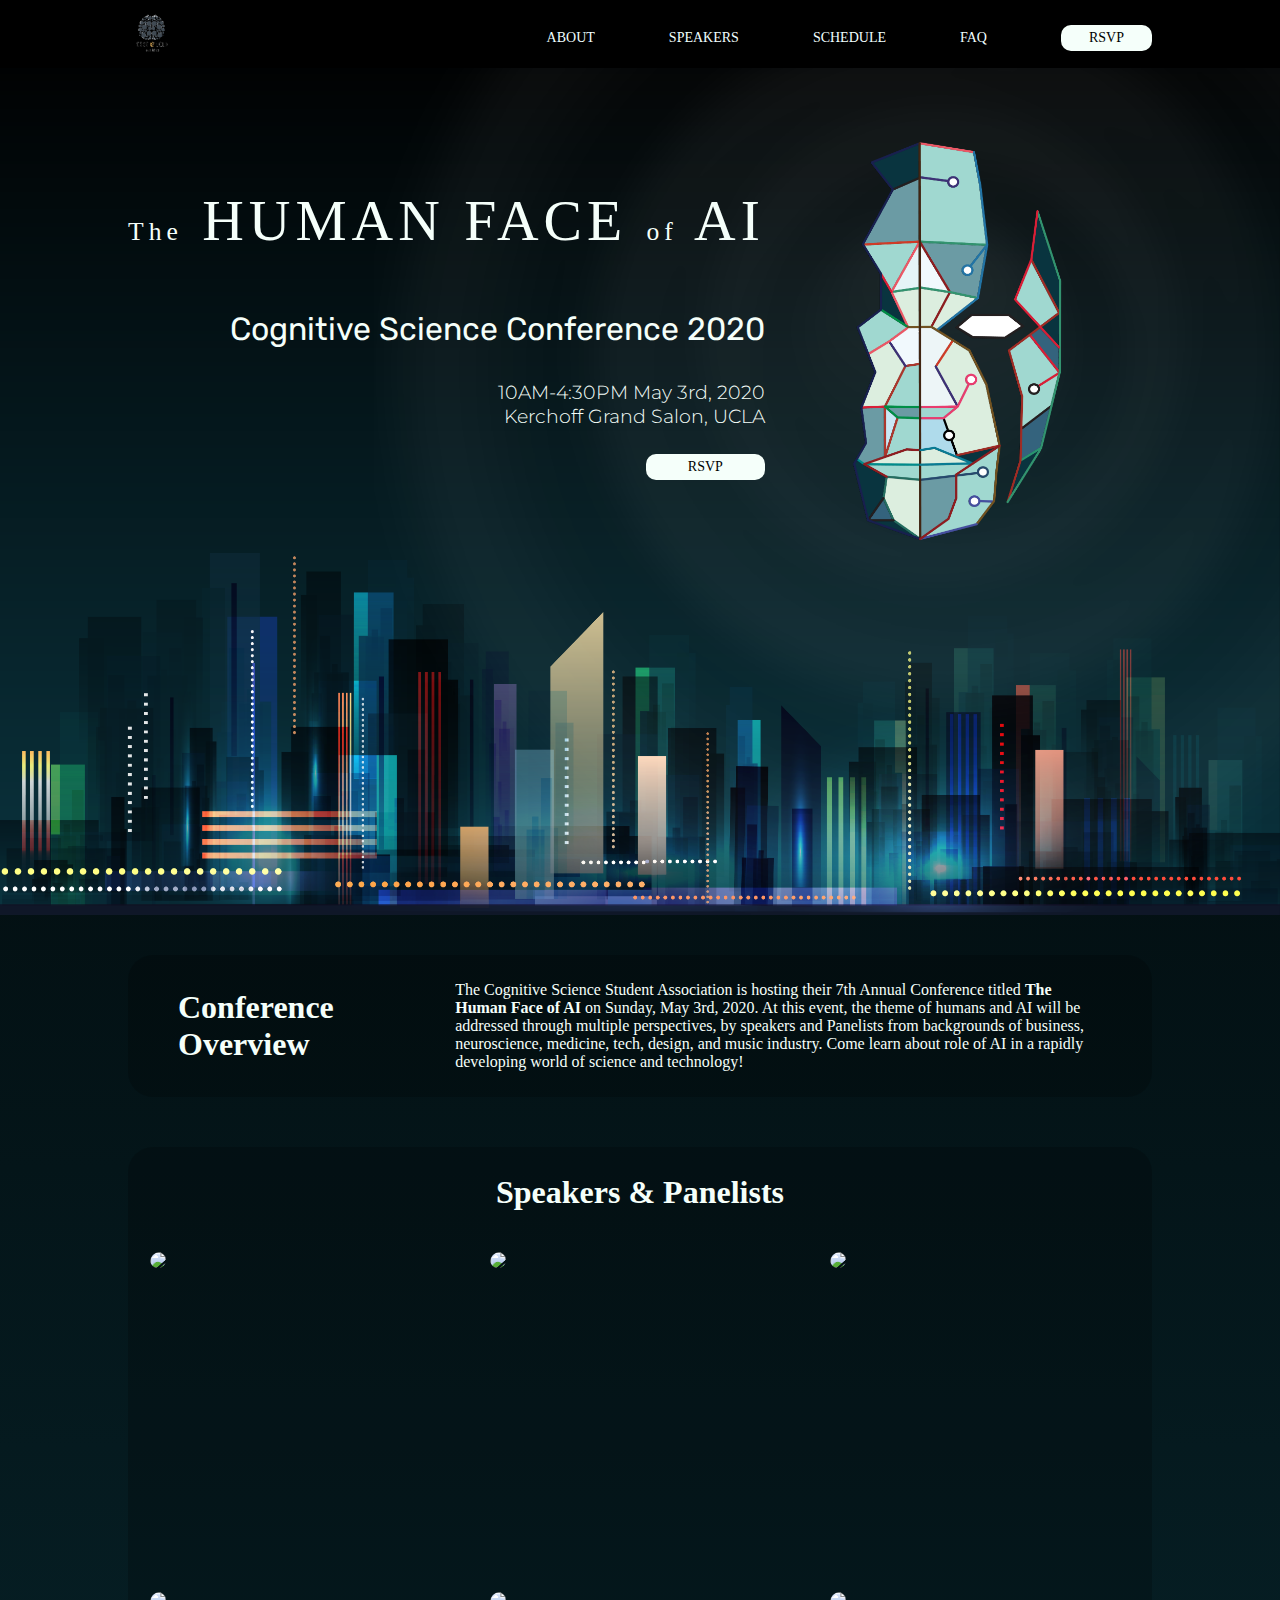
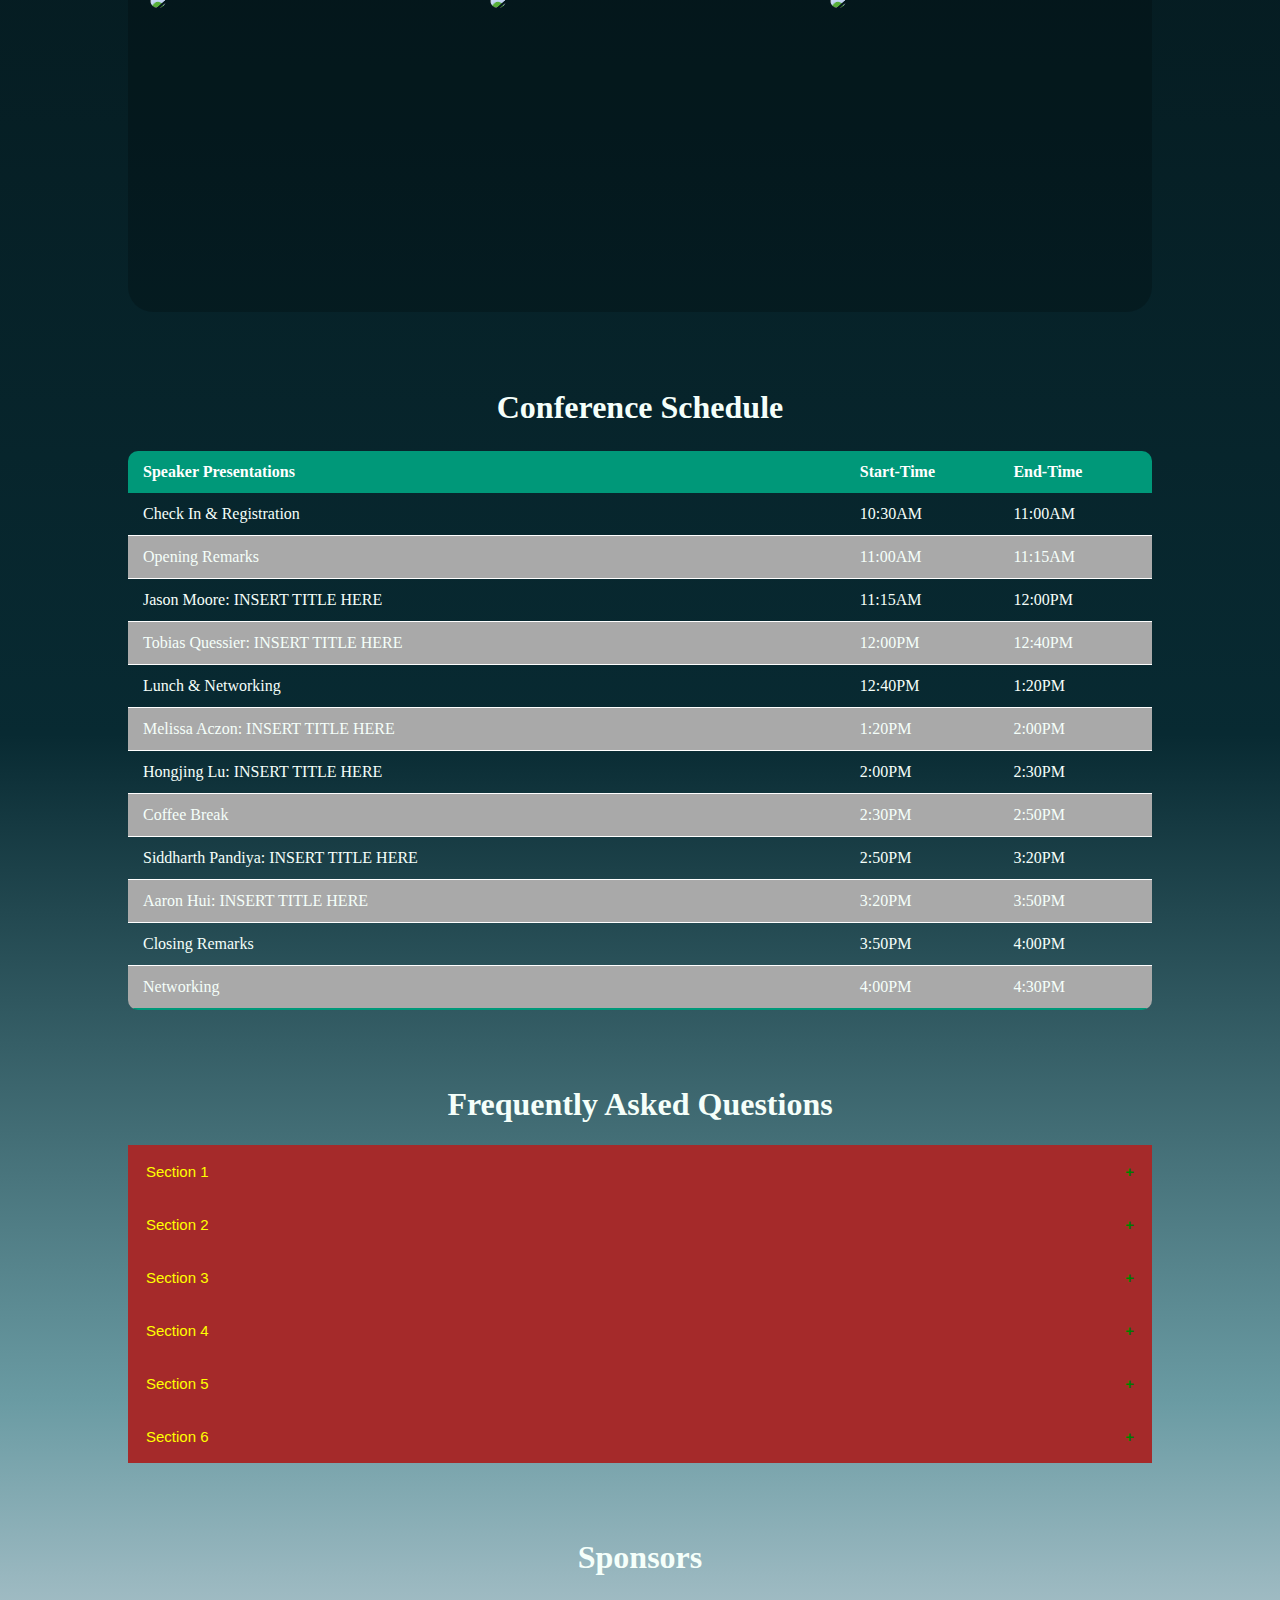
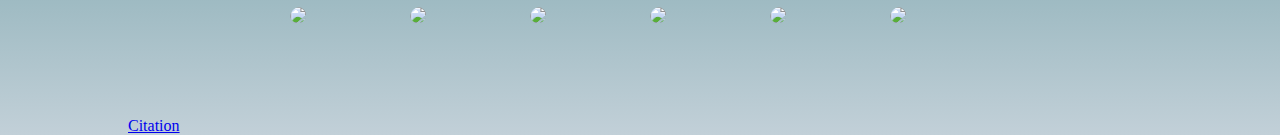
==== commit bec2c5e6: "made navbar responsive; fixed all the bugs associated with dropdown menu with navbar; added more web" ====
--- a/index.html
+++ b/index.html
@@ -7,29 +7,67 @@
         <link rel = "stylesheet" href = "indexstyles.css">
         <link href="https://fonts.googleapis.com/css?family=Rubik:300,400&display=swap" rel="stylesheet">
         <link href="https://fonts.googleapis.com/css?family=Montserrat:300&display=swap" rel="stylesheet">
+        <link href="https://fonts.googleapis.com/css?family=Oxanium:400,600&display=swap" rel="stylesheet">
+        <link href="https://stackpath.bootstrapcdn.com/font-awesome/4.7.0/css/font-awesome.min.css" rel="stylesheet"-->
+        <!--link rel="stylesheet" href="https://stackpath.bootstrapcdn.com/bootstrap/4.4.1/css/bootstrap.min.css" integrity="sha384-Vkoo8x4CGsO3+Hhxv8T/Q5PaXtkKtu6ug5TOeNV6gBiFeWPGFN9MuhOf23Q9Ifjh" crossorigin="anonymous"-->
+
+        <script src="https://code.jquery.com/jquery-3.4.1.js"></script>
+        
+        <!-- Global site tag (gtag.js) - Google Analytics -->
+        <script async src="https://www.googletagmanager.com/gtag/js?id=UA-159047766-1"></script>
+        <script>
+        window.dataLayer = window.dataLayer || [];
+        function gtag(){dataLayer.push(arguments);}
+        gtag('js', new Date());
+
+        gtag('config', 'UA-159047766-1');
+        </script>
 
     </head>
 
     <body> 
         <header>
             <div class = "container">
-                <img id = "header-logo" width="48" height="48" src="file:///Users/jasonhu/Desktop/cogsci-conference-2020/cssa-logo.png">
-
-                <nav>
+                <img id = "header-logo" width="48" height="48" src="cssa-logo.png">
+
+                <nav class = "activenavbar">
                     <ul>
-                        <li><a href = "#about">About</a></li>
-                        <li><a href = "#speakers">Speakers & Panelists</a></li>
-                        <li><a href = "#schedule">Schedule</a></li>
-                        <li><a href = "#faq">FAQ</a></li>
-                        <li><a href = "#sponsors">Sponsors</a></li>
-                        <li><a href = "file:///Users/jasonhu/Desktop/cogsci-conference-2020/rsvp.html"><button id = nav-button>RSVP</button></a></li>
+                        <li><a href = "#about" class = "navbartxt">About</a></li>
+                        <li ><a href = "#speakers" class = "navbartxt">Speakers</a></li>
+                        <li><a href = "#schedule" class = "navbartxt">Schedule</a></li>
+                        <li><a href = "#faq" class = "navbartxt">FAQ</a></li>
+                        <li><a href = "rsvp.html" class = "navbartxt"><button id = nav-button>RSVP</button></a></li>
                     </ul>
                 </nav>
+
+                <div class = "dropdown">
+                    <div>
+                        <i class="fa fa-bars" aria-hidden="true"></i>
+                    </div>
+
+
+                    <div class="dropdown-content">
+
+                        <a href = "#about" class = "navbartxt">About</a>
+                        <a href = "#speakers" class = "navbartxt">Speakers</a>
+                        <a href = "#schedule" class = "navbartxt">Schedule</a>
+                        <a href = "#faq" class = "navbartxt">FAQ</a>
+                        <a href = "rsvp.html" class = "navbartxt"><button id = nav-button>RSVP</button></a>
+
+
+                    </div>
+
+
+
+
+
+                </div>
+
             </div>
         </header>
         
         <main>
-            <img id = "front-pg-logo" src = file:///Users/jasonhu/Desktop/cogsci-conference-2020/background.png></img>
+            <img id = "front-pg-logo" src = background.png></img>
             <div class = "container">
                 <section class = "logo">                    
                     <div class = "front-pg-text">
@@ -41,7 +79,7 @@
                             10AM-4:30PM May 3rd, 2020 <br>
                             Kerchoff Grand Salon, UCLA <br>
                             <br>
-                            <a href = "file:///Users/jasonhu/Desktop/cogsci-conference-2020/rsvp.html"><button id = long-button>RSVP</button></a>
+                            <a href = "rsvp.html"><button id = long-button>RSVP</button></a>
                         </p>
                     </div>
                 </section>
@@ -62,68 +100,68 @@
                     <div class = "wrapper">
                         <div class = "box">
                             <div class = "portrait-box">
-                                <img src = file:///Users/jasonhu/Desktop/cogsci-conference-2020/bio-portrait-placeholder.jpg></img>
-                            </div>
-                            <div class = "description">
-                                <div class = "content">
-                                    <h2>Person 1</h2>
-                                    <p>Lorem ipsum dolor sit amet, consectetur adipiscing elit, sed do eiusmod
-                                    tempor incididunt ut labore et dolore magna aliqua. </p>
-                                </div>
-                            </div>
-                        </div>
-                        <div class = "box">
-                            <div class = "portrait-box">
-                                <img src = file:///Users/jasonhu/Desktop/cogsci-conference-2020/bio-portrait-placeholder.jpg></img>
-                            </div>
-                            <div class = "description">
-                                <div class = "content">
-                                    <h2>Person 2</h2>
-                                    <p>Lorem ipsum dolor sit amet, consectetur adipiscing elit, sed do eiusmod
-                                    tempor incididunt ut labore et dolore magna aliqua. </p>
-                                </div>
-                            </div>
-                        </div>
-                        <div class = "box">
-                            <div class = "portrait-box">
-                                <img src = file:///Users/jasonhu/Desktop/cogsci-conference-2020/bio-portrait-placeholder.jpg></img>
-                            </div>
-                            <div class = "description">
-                                <div class = "content">
-                                    <h2>Person 3</h2>
-                                    <p>Lorem ipsum dolor sit amet, consectetur adipiscing elit, sed do eiusmod
-                                    tempor incididunt ut labore et dolore magna aliqua. </p>
-                                </div>
-                            </div>
-                        </div><div class = "box">
-                            <div class = "portrait-box">
-                                <img src = file:///Users/jasonhu/Desktop/cogsci-conference-2020/bio-portrait-placeholder.jpg></img>
-                            </div>
-                            <div class = "description">
-                                <div class = "content">
-                                    <h2>Person 4</h2>
-                                    <p>Lorem ipsum dolor sit amet, consectetur adipiscing elit, sed do eiusmod
-                                    tempor incididunt ut labore et dolore magna aliqua. </p>
-                                </div>
-                            </div>
-                        </div><div class = "box">
-                            <div class = "portrait-box">
-                                <img src = file:///Users/jasonhu/Desktop/cogsci-conference-2020/bio-portrait-placeholder.jpg></img>
-                            </div>
-                            <div class = "description">
-                                <div class = "content">
-                                    <h2>Person 5</h2>
-                                    <p>Lorem ipsum dolor sit amet, consectetur adipiscing elit, sed do eiusmod
-                                    tempor incididunt ut labore et dolore magna aliqua. </p>
-                                </div>
-                            </div>
-                        </div><div class = "box">
-                            <div class = "portrait-box">
-                                <img src = file:///Users/jasonhu/Desktop/cogsci-conference-2020/bio-portrait-placeholder.jpg></img>
-                            </div>
-                            <div class = "description">
-                                <div class = "content">
-                                    <h2>Person 6</h2>
+                                <img src = bio-portrait-placeholder.jpg></img>
+                            </div>
+                            <div class = "description">
+                                <div class = "content">
+                                    <h2>Jason Moore</h2>
+                                    <p>Lorem ipsum dolor sit amet, consectetur adipiscing elit, sed do eiusmod
+                                    tempor incididunt ut labore et dolore magna aliqua. </p>
+                                </div>
+                            </div>
+                        </div>
+                        <div class = "box">
+                            <div class = "portrait-box">
+                                <img src = bio-portrait-placeholder.jpg></img>
+                            </div>
+                            <div class = "description">
+                                <div class = "content">
+                                    <h2>Tobias Quessier</h2>
+                                    <p>Lorem ipsum dolor sit amet, consectetur adipiscing elit, sed do eiusmod
+                                    tempor incididunt ut labore et dolore magna aliqua. </p>
+                                </div>
+                            </div>
+                        </div>
+                        <div class = "box">
+                            <div class = "portrait-box">
+                                <img src = bio-portrait-placeholder.jpg></img>
+                            </div>
+                            <div class = "description">
+                                <div class = "content">
+                                    <h2>Melissa Aczon</h2>
+                                    <p>Lorem ipsum dolor sit amet, consectetur adipiscing elit, sed do eiusmod
+                                    tempor incididunt ut labore et dolore magna aliqua. </p>
+                                </div>
+                            </div>
+                        </div><div class = "box">
+                            <div class = "portrait-box">
+                                <img src = bio-portrait-placeholder.jpg></img>
+                            </div>
+                            <div class = "description">
+                                <div class = "content">
+                                    <h2>Hongjing Lu</h2>
+                                    <p>Lorem ipsum dolor sit amet, consectetur adipiscing elit, sed do eiusmod
+                                    tempor incididunt ut labore et dolore magna aliqua. </p>
+                                </div>
+                            </div>
+                        </div><div class = "box">
+                            <div class = "portrait-box">
+                                <img src = bio-portrait-placeholder.jpg></img>
+                            </div>
+                            <div class = "description">
+                                <div class = "content">
+                                    <h2>Siddharth Pandiya</h2>
+                                    <p>Lorem ipsum dolor sit amet, consectetur adipiscing elit, sed do eiusmod
+                                    tempor incididunt ut labore et dolore magna aliqua. </p>
+                                </div>
+                            </div>
+                        </div><div class = "box">
+                            <div class = "portrait-box">
+                                <img src = bio-portrait-placeholder.jpg></img>
+                            </div>
+                            <div class = "description">
+                                <div class = "content">
+                                    <h2>Aaron Hui</h2>
                                     <p>Lorem ipsum dolor sit amet, consectetur adipiscing elit, sed do eiusmod
                                     tempor incididunt ut labore et dolore magna aliqua. </p>
                                 </div>
@@ -155,63 +193,69 @@
                         
                         <tbody>
                             <tr>
-                                <td>Activity One</td>
-                                <td>10:00AM</td>
+                                <td>Check In & Registration</td>
                                 <td>10:30AM</td>
-                            </tr>
-                            <tr>
-                                <td>Activity Two</td>
+                                <td>11:00AM</td>
+                            </tr>
+                            <tr>
+                                <td>Opening Remarks</td>
+                                <td>11:00AM</td>
+                                <td>11:15AM</td>
+                            </tr>
+                            <tr>
+                                <td>Jason Moore: INSERT TITLE HERE</td>
+                                <td>11:15AM</td>
                                 <td>12:00PM</td>
-                                <td>1:00PM</td>
-                            </tr>
-                            <tr>
-                                <td>Activity Three</td>
+                            </tr>
+                            <tr>
+                                <td>Tobias Quessier: INSERT TITLE HERE</td>
+                                <td>12:00PM</td>
+                                <td>12:40PM</td>
+                            </tr>
+                            <tr>
+                                <td>Lunch & Networking</td>
+                                <td>12:40PM</td>
+                                <td>1:20PM</td>
+                            </tr>
+                            <tr>
+                                <td>Melissa Aczon: INSERT TITLE HERE</td>
+                                <td>1:20PM</td>
                                 <td>2:00PM</td>
-                                <td>3:00PM</td>
-                            </tr>
-                            <tr>
-                                <td>Activity Four</td>
-                                <td>3:00PM</td>
+                            </tr>
+                            <tr>
+                                <td>Hongjing Lu: INSERT TITLE HERE</td>
+                                <td>2:00PM</td>
+                                <td>2:30PM</td>
+                            </tr>
+                            <tr>
+                                <td>Coffee Break</td>
+                                <td>2:30PM</td>
+                                <td>2:50PM</td>
+                            </tr>
+                            <tr>
+                                <td>Siddharth Pandiya: INSERT TITLE HERE</td>
+                                <td>2:50PM</td>
+                                <td>3:20PM</td>
+                            </tr>
+                            <tr>
+                                <td>Aaron Hui: INSERT TITLE HERE</td>
+                                <td>3:20PM</td>
+                                <td>3:50PM</td>
+                            </tr>
+                            <tr>
+                                <td>Closing Remarks</td>
+                                <td>3:50PM</td>
                                 <td>4:00PM</td>
                             </tr>
+                            <tr>
+                                <td>Networking</td>
+                                <td>4:00PM</td>
+                                <td>4:30PM</td>
+                            </tr>
+
 
                         </tbody>
                         
-                    </table>
-                    <br>
-                    <table class = "speaker-panelist-schedule">
-                        <col style="width:70%">
-                        <col style="width:15%">
-                        <col style="width:15%">
-                        <thead>
-                            <tr>
-                                <th>Panelist Networking Times</th>
-                                <th>Start-Time</th>
-                                <th>End-Time</th>
-                            </tr>
-                        </thead>
-                        <tbody>
-                            <tr>
-                                <td>Activity One</td>
-                                <td>10:00AM</td>
-                                <td>10:30AM</td>
-                            </tr>
-                            <tr>
-                                <td>Activity Two</td>
-                                <td>12:00PM</td>
-                                <td>1:00PM</td>
-                            </tr>
-                            <tr>
-                                <td>Activity Three</td>
-                                <td>2:00PM</td>
-                                <td>3:00PM</td>
-                            </tr>
-                            <tr>
-                                <td>Activity Four</td>
-                                <td>3:00PM</td>
-                                <td>4:00PM</td>
-                            </tr>
-                        </tbody>
                     </table>
                 </section>
                 
@@ -258,7 +302,7 @@
                     incididunt ut labore et dolore magna aliqua. Ut enim ad minim veniam, quis nostrud
                     exercitation ullamco laboris nisi ut aliquip ex ea commodo consequat.</p>
                     </div>
-                    <script src="file:///Users/jasonhu/Desktop/cogsci-conference-2020/indexscript.js"></script>
+                    <script src="indexscript.js"></script>
 
                 </section>
 
@@ -267,32 +311,32 @@
                     <div class = "wrapper">
                         <div class = "box">
                             <div class = "sponsor-logo">
-                                <img src = file:///Users/jasonhu/Desktop/cogsci-conference-2020/bio-portrait-placeholder.jpg></img>
-                            </div>
-                        </div>
-                        <div class = "box">
-                            <div class = "sponsor-logo">
-                                <img src = file:///Users/jasonhu/Desktop/cogsci-conference-2020/bio-portrait-placeholder.jpg></img>
+                                <img src = bio-portrait-placeholder.jpg></img>
+                            </div>
+                        </div>
+                        <div class = "box">
+                            <div class = "sponsor-logo">
+                                <img src = bio-portrait-placeholder.jpg></img>
                             </div>
                             
                         </div>
                         <div class = "box">
                             <div class = "sponsor-logo">
-                                <img src = file:///Users/jasonhu/Desktop/cogsci-conference-2020/bio-portrait-placeholder.jpg></img>
+                                <img src = bio-portrait-placeholder.jpg></img>
                             </div>
                             
                         </div><div class = "box">
                             <div class = "sponsor-logo">
-                                <img src = file:///Users/jasonhu/Desktop/cogsci-conference-2020/bio-portrait-placeholder.jpg></img>
+                                <img src = bio-portrait-placeholder.jpg></img>
                             </div>
                             
                         </div><div class = "box">
                             <div class = "sponsor-logo">
-                                <img src = file:///Users/jasonhu/Desktop/cogsci-conference-2020/bio-portrait-placeholder.jpg></img>
-                            </div>
-                        </div><div class = "box">
-                            <div class = "sponsor-logo">
-                                <img src = file:///Users/jasonhu/Desktop/cogsci-conference-2020/bio-portrait-placeholder.jpg></img>
+                                <img src = bio-portrait-placeholder.jpg></img>
+                            </div>
+                        </div><div class = "box">
+                            <div class = "sponsor-logo">
+                                <img src = bio-portrait-placeholder.jpg></img>
                             </div>
                         </div>
                         
--- a/indexstyles.css
+++ b/indexstyles.css
@@ -0,0 +1,555 @@
+/* <WHOLE WEBSITE CSS CODE> */
+
+/*This is for the whole body of the website*/
+body, html
+{
+  margin: 0;
+  font-family: 'Futura', sans serif;
+  color: mintcream;
+  font-weight: 400;
+  background-image: linear-gradient(180deg,black 0%, #082a32 70%, #6A9BA3 90%, #c2d0d8 100%);
+  background-repeat: no-repeat;
+  background-attachment: scroll;
+  background-size: 100%;
+  scroll-behavior: smooth;
+  scroll-padding-top: 80px;
+  
+}
+
+/*add whitespace on sides*/
+.container
+{
+  width: 80%;
+  margin: 0 auto;
+}
+
+/* <HEADER SECTION CSS CODE> */
+
+header button, body .logo button{
+  padding: 5px 10px;
+  background-color: mintcream;
+  border: none;
+  cursor: pointer;
+  border-radius: 10px;
+  transition: all 0.3s ease 0s;
+  font-family: 'Futura', sans serif;
+  color: black;
+  text-transform: uppercase;
+  font-size: 14px;
+}
+
+#nav-button
+{
+  padding: 5px 2em;
+}
+
+#long-button
+{
+  padding: 5px 3em;
+}
+
+button:hover
+{
+  background-color: white;
+}
+
+/* overall header color*/
+header
+{
+  background: black;
+  position: fixed;
+  top: 0;
+  z-index: 9999999999;
+  width: 100%;
+}
+
+/* makes sure that all the text & images inside the header is covered by the header color*/
+header::after
+{
+  content: '';
+  display: table;
+  clear:both;
+}
+
+/* header navbar logo settings */
+header #header-logo
+{
+  float: left;
+  padding: 10px 0;
+}
+
+/* header navbar text settings */
+header nav
+{
+  float:right;
+}
+
+/* header navbar text layout */
+header nav ul
+{
+  margin: 0;
+  padding: 0;
+  list-style: none;
+}
+
+/* header navbar text layout */
+header nav li
+{
+  display: inline-block;
+  margin-left: 70px;
+  padding-top: 25px;
+  position: relative;
+}
+
+/* header navbar text font formatting */
+header nav a
+{
+  color: #F0FFFF;
+  text-decoration: none;
+  text-transform: uppercase;
+  font-size: 14px;
+}
+
+/* header navbar text color hover mechanic */
+header nav a:hover
+{
+  color: white;
+}
+
+/* header navbar interactive line settings */
+header nav a::before
+{
+  content: '';
+  display: block;
+  height: 5px;
+  width: 100%;
+  background-color: white;
+
+  position: absolute;
+  top: 0;
+  width: 0%;
+
+  transition: all ease-in-out 250ms;
+}
+
+/* header navbar interative line hover mechanic */
+header nav a:hover::before
+{
+  width: 100%;
+}
+
+.dropdown
+{
+  color: #fff;
+  float: right;
+  line-height: 70px;
+  font-size:24px;
+  cursor: pointer;
+  display:none;
+}
+
+@media (max-width: 920px)
+{
+  header
+  {
+    padding: 0 20px;
+  }
+  .dropdown
+  {
+    display:block;
+  }
+  header nav
+  {
+    display: none;
+  }
+}
+
+.dropdown {
+  float: right;
+  overflow: hidden;
+}
+
+/* Dropdown button */
+.dropdown {
+  font-size: 16px;
+  border: none;
+  outline: none;
+  color: white;
+  padding: 10px 12px;
+  background-color: inherit;
+  font-family: inherit; /* Important for vertical align on mobile phones */
+  margin: 0; /* Important for vertical align on mobile phones */
+}
+
+/* Add a red background color to navbar links on hover */
+.navbar a:hover, .dropdown:hover .dropbtn {
+  background-color: red;
+}
+
+/* Dropdown content (hidden by default) */
+.dropdown-content {
+  display: none;
+  position: absolute;
+  right: 12.5%;
+  background-color: #f9f9f9;
+  min-width: 50px;
+  box-shadow: 0px 8px 16px 0px rgba(0,0,0,0.2);
+  z-index: 1;
+}
+
+/* Links inside the dropdown */
+.dropdown-content a {
+  float: left;
+  color: black;
+  padding: 0px 10px;
+  text-decoration: none;
+  display: block;
+  text-align: right;
+}
+
+/* Add a grey background color to dropdown links on hover */
+.dropdown-content a:hover {
+  background-color: #ddd;
+}
+
+/* Show the dropdown menu on hover */
+.dropdown:hover .dropdown-content {
+  display: block;
+}
+
+
+/* <MAIN SECTION CSS CODE> */
+
+/* [Section 1 - logo] */
+
+main .logo
+{
+  
+  text-align: right;
+  margin-right: 35%;
+  position: absolute;
+  z-index: 999;
+  top: 130px;
+}
+
+main #front-pg-logo
+{
+  position:relative;
+  display: inline-block;
+  width:100%;
+  line-height: 0;
+  display: block;
+  top: 30px;
+}
+
+main .front-pg-text #title
+{
+  font-family:'Krungthep';
+  font-size: 4.5vw;
+  letter-spacing: 5px;
+}
+
+
+main .front-pg-text span
+{
+  font-family: 'Futura';
+  font-size: 2vw;
+}
+
+main .front-pg-text #tag-1
+{
+  font-family: 'Rubik', sans-serif;
+  font-weight:400;
+  font-size: 2.5vw;
+}
+
+main .front-pg-text #tag-2
+{
+  font-family:'Montserrat', sans-serif;
+  font-weight:300;
+  font-size: 1.5vw;
+}
+
+/* [Section 2 - about] */
+
+.about
+{
+  background:rgba(0, 0, 0, 0.2);
+  margin: 70px auto 0;
+  display: flex;
+  padding: 10px 50px 10px 50px;
+  border-radius: 25px;
+
+  
+  
+  /*
+  margin: 0 -9999rem;
+  /* add back negative margin value
+  padding: 0.25rem 9999rem;
+  background: rgba(0, 0, 0, 0.5);*/
+}
+
+.about .alignleft
+{
+  position: relative;
+  float: left;
+  width:30%;
+  display:flex;
+  flex-direction: column;
+  justify-content: center;
+}
+.about .alignright
+{
+  float: left;
+  text-align:left;
+  width:70%;
+  overflow: auto;
+}
+
+/* [Section 3 - speakers * panelists] */
+.speakers
+{
+  background:rgba(0, 0, 0, 0.2);
+  border-radius: 25px;
+  margin-top: 50px;
+  padding-top: 5px;
+}
+
+.speakers h1
+{
+  text-align: center;
+}
+
+.speakers .wrapper
+{
+  width: 100%;
+  margin: auto;
+  display: flex;
+  flex-direction: row;
+  flex-wrap: wrap;
+  justify-content:center;
+  align-items:center;
+}
+
+.speakers .wrapper .box
+{
+  position: relative;
+  
+  width: 300px;
+  height: 300px;
+  margin: 20px;
+  vertical-align: middle;
+  box-sizing: border-box;
+  display: inline-block;
+  border-radius: 25px;
+  
+
+}
+
+.speakers .wrapper .box .portrait-box
+{
+  position: relative;
+  overflow: hidden;
+  border-radius: 25px;
+}
+
+
+.speakers .wrapper .box .portrait-box img
+{
+  max-width:100%;
+  transition: 0.5s;
+  border-radius: 25px;
+}
+
+.speakers .wrapper .box:hover .portrait-box img
+{
+  filter: grayscale(100%) brightness(50%);
+  border-radius: 25px;
+}
+
+.speakers .wrapper .box .description
+{
+  position: absolute;
+  top: 10px;
+  left: 10px;
+  bottom: 10px;
+  right: 10px;
+  background:rgba(0, 0, 0, 0.6);
+  transform: scaleY(0);
+  transition: transform 0.5s;
+  border-radius: 25px;
+}
+.speakers .wrapper .box:hover .description
+{
+  transform:scaleY(1);
+}
+
+.speakers .wrapper .box .description .content
+{
+  position: absolute;
+  top: 50%;
+  transform: translateY(-50%);
+  text-align:center;
+  padding: 15px;
+  color: mintcream;
+}
+
+/* [Section 4 - event schedule] */
+
+.schedule
+{
+  margin-top: 50px;
+  padding-top: 5px;
+}
+
+.schedule h1
+{
+  text-align: center;
+}
+
+.speaker-panelist-schedule
+{
+  border-collapse: collapse;
+  margin: 25px 0;
+  min-width: 600px;
+  border-radius: 10px;
+  overflow: hidden;
+  width: 100%
+}
+
+.speaker-panelist-schedule thead tr
+{
+  background-color: #009879;
+  color: white;
+  text-align: left;
+  font-weight: bold;
+}
+
+.speaker-panelist-schedule th, .speaker-panelist-schedule td
+{
+  padding: 12px 15px;
+}
+
+.speaker-panelist-schedule tbody tr
+{
+  border-bottom: 1px solid white;
+  transition: color 0.3s ease-in-out;
+}
+
+.speaker-panelist-schedule tbody tr:nth-of-type(even)
+{
+  background-color: darkgray;
+}
+.speaker-panelist-schedule tbody tr:last-of-type
+{
+  border-bottom: 2px solid #009879;
+}
+
+.speaker-panelist-schedule tbody tr:hover{
+  color: #009879
+}
+
+/* [Section 5 - faq] */
+
+.faq
+{
+  margin-top: 50px;
+  padding-top: 5px;
+}
+
+.faq h1
+{
+  text-align: center;
+}
+
+.accordion {
+  background-color: brown;
+  color: yellow;
+  cursor: pointer;
+  padding: 18px;
+  width: 100%;
+  border: none;
+  text-align: left;
+  outline: none;
+  font-size: 15px;
+  transition: 0.4s;
+}
+
+.active, .accordion:hover {
+  background-color: pink;
+}
+
+.accordion:after {
+  content: '\002B';
+  color: green;
+  font-weight: bold;
+  float: right;
+  margin-left: 5px;
+}
+
+.active:after {
+  content: "\2212";
+}
+
+.panel {
+  padding: 0 18px;
+  background-color: purple;
+  max-height: 0;
+  overflow: hidden;
+  transition: max-height 0.2s ease-out;
+}
+
+
+/* [Section 6 - sponsors] */
+
+.sponsors
+{
+  border-radius: 25px;
+  margin-top: 50px;
+  padding-top: 5px;
+}
+
+.sponsors h1
+{
+  text-align: center;
+}
+
+.sponsors .wrapper
+{
+  width: 100%;
+  margin: auto;
+  display: flex;
+  flex-direction: row;
+  flex-wrap: wrap;
+  justify-content:center;
+  align-items:center;
+}
+
+.sponsors .wrapper .box
+{
+  position: relative;
+  
+  width: 100px;
+  height: 100px;
+  margin: 10px;
+  vertical-align: middle;
+  box-sizing: border-box;
+  display: inline-block;
+  border-radius: 25px;
+  
+
+}
+
+.sponsors .wrapper .box .sponsor-logo
+{
+  position: relative;
+  overflow: hidden;
+  border-radius: 25px;
+}
+
+
+.sponsors .wrapper .box .sponsor-logo img
+{
+  max-width:100%;
+  border-radius: 25px;
+}